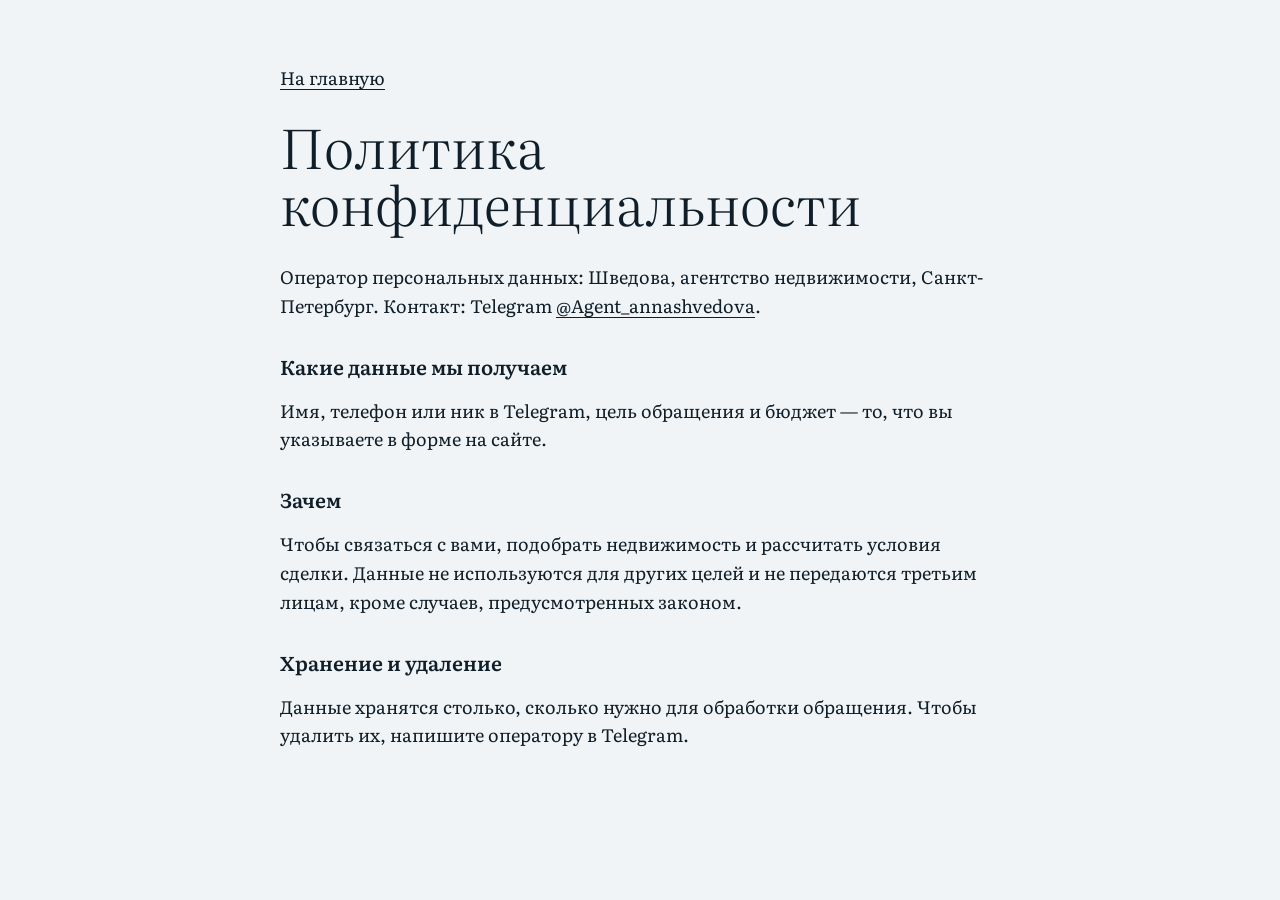
==== privacy.html @ 0498c737 "init: landing for Shvedova realty SPb" ====
<!doctype html>
<html lang="ru">
<head>
<meta charset="utf-8">
<meta name="viewport" content="width=device-width, initial-scale=1">
<title>Политика конфиденциальности — Шведова</title>
<link href="https://fonts.googleapis.com/css2?family=Literata:wght@400;500&family=display=swap" rel="stylesheet">
<style>
body{margin:0;background:#f1f4f6;color:#0f1e29;font:18px/1.6 Literata,system-ui,sans-serif}
main{max-width:720px;margin:0 auto;padding:64px 20px 96px}
h1{font:300 clamp(2.2rem,6vw,3.4rem)/1.05 Literata,Georgia,serif;margin:24px 0 32px}
h2{font:600 1.25rem/1.3 Literata,sans-serif;margin:32px 0 8px}
a{color:#0f1e29;text-underline-offset:4px}
</style>
</head>
<body>
<main>
<a href="index.html">На главную</a>
<h1>Политика конфиденциальности</h1>
<p>Оператор персональных данных: Шведова, агентство недвижимости, Санкт-Петербург. Контакт: Telegram <a href="https://t.me/Agent_annashvedova">@Agent_annashvedova</a>.</p>
<h2>Какие данные мы получаем</h2>
<p>Имя, телефон или ник в Telegram, цель обращения и бюджет — то, что вы указываете в форме на сайте.</p>
<h2>Зачем</h2>
<p>Чтобы связаться с вами, подобрать недвижимость и рассчитать условия сделки. Данные не используются для других целей и не передаются третьим лицам, кроме случаев, предусмотренных законом.</p>
<h2>Хранение и удаление</h2>
<p>Данные хранятся столько, сколько нужно для обработки обращения. Чтобы удалить их, напишите оператору в Telegram.</p>
</main>
</body>
</html>
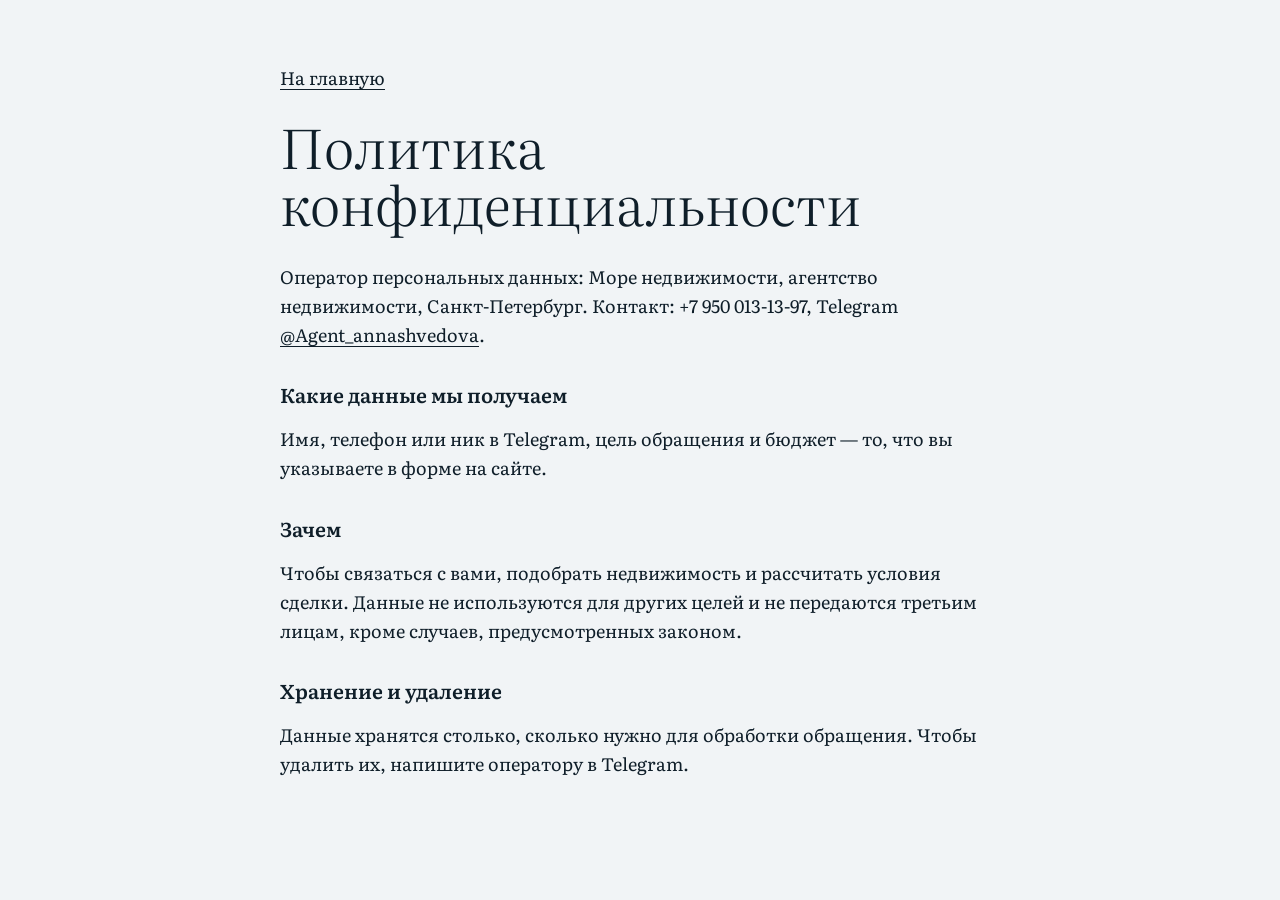
==== commit 1bc2ff15: "round 1 edits: agency name, phone, budget 9-30, new-build focus, value tone" ====
--- a/privacy.html
+++ b/privacy.html
@@ -3,7 +3,7 @@
 <head>
 <meta charset="utf-8">
 <meta name="viewport" content="width=device-width, initial-scale=1">
-<title>Политика конфиденциальности — Шведова</title>
+<title>Политика конфиденциальности — Море недвижимости</title>
 <link href="https://fonts.googleapis.com/css2?family=Literata:wght@400;500&family=display=swap" rel="stylesheet">
 <style>
 body{margin:0;background:#f1f4f6;color:#0f1e29;font:18px/1.6 Literata,system-ui,sans-serif}
@@ -17,7 +17,7 @@
 <main>
 <a href="index.html">На главную</a>
 <h1>Политика конфиденциальности</h1>
-<p>Оператор персональных данных: Шведова, агентство недвижимости, Санкт-Петербург. Контакт: Telegram <a href="https://t.me/Agent_annashvedova">@Agent_annashvedova</a>.</p>
+<p>Оператор персональных данных: Море недвижимости, агентство недвижимости, Санкт-Петербург. Контакт: +7 950 013-13-97, Telegram <a href="https://t.me/Agent_annashvedova">@Agent_annashvedova</a>.</p>
 <h2>Какие данные мы получаем</h2>
 <p>Имя, телефон или ник в Telegram, цель обращения и бюджет — то, что вы указываете в форме на сайте.</p>
 <h2>Зачем</h2>
